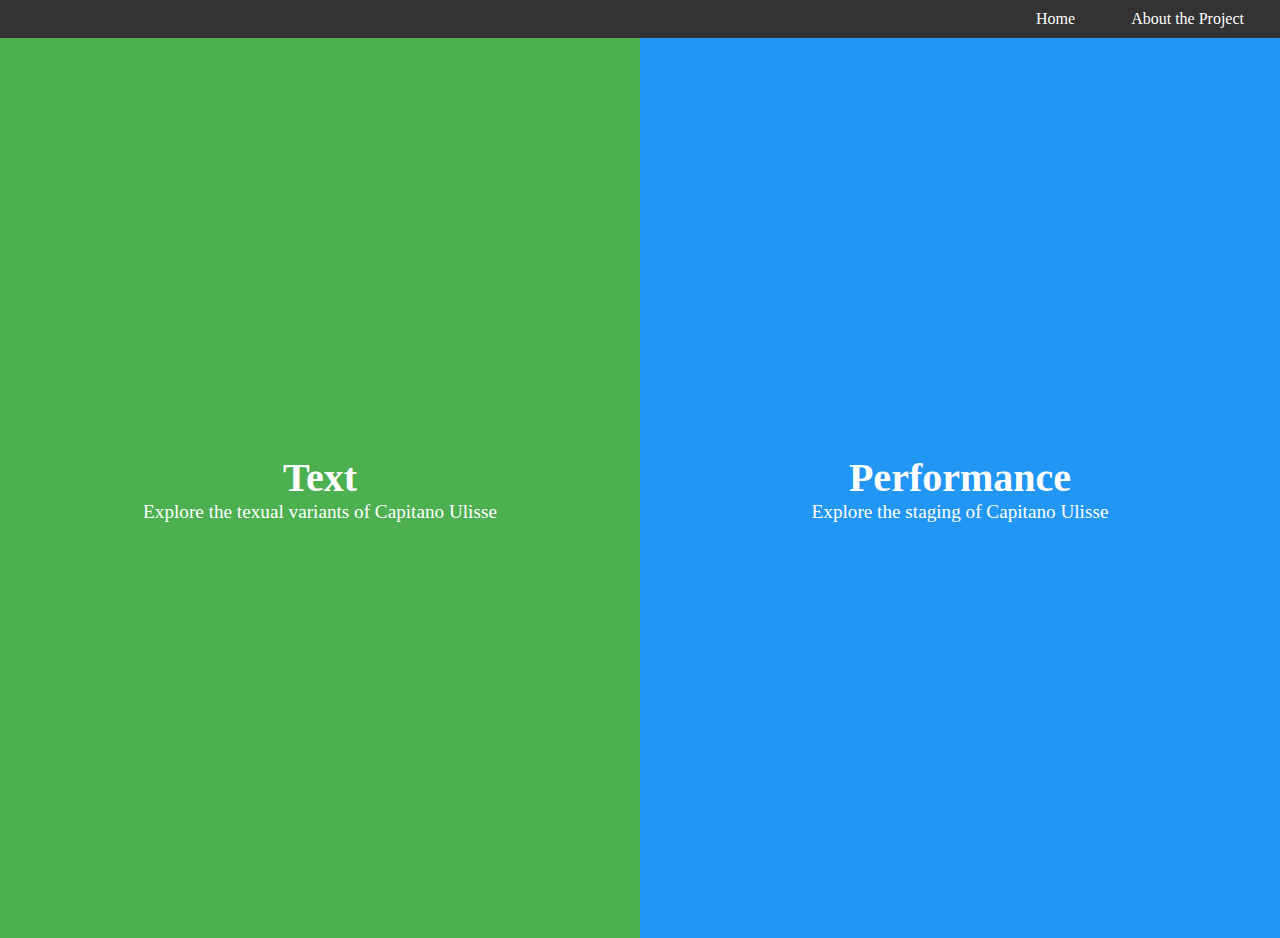
==== index.html @ 9ddba2a1 "Update index.html" ====
<!DOCTYPE html>
<html lang="it">
<head>
  <meta charset="UTF-8">
  <meta name="viewport" content="width=device-width, initial-scale=1.0">
  <title>Capitano Ulisse Digital Edition</title>
  <link rel="stylesheet" href="styles.css">
</head>
<body>
  <!-- Navbar -->
  <nav>
    <ul>
      <li><a href="#home">Home</a></li>
      <li><a href="#about">About the Project</a></li>
    </ul>
  </nav>

  <!-- Split Screen con link -->
  <section class="split-screen">
    <div class="left">
      <a href="text.html">
        <h1>Text</h1>
        <p>Explore the texual variants of Capitano Ulisse</p>
      </a>
    </div>
    <div class="right">
      <a href="performance.html">
        <h1>Performance</h1>
        <p>Explore the staging of Capitano Ulisse</p>
      </a>
    </div>
  </section>
</body>
</html>
---- styles.css ----
/* Reset basic styles */
* {
  margin: 0;
  padding: 0;
  box-sizing: border-box;
}

/* Impostazioni della Navbar */
nav {
  background-color: #333;
  padding: 10px 20px;
  text-align: right;
}

nav ul {
  list-style: none;
}

nav ul li {
  display: inline;
  margin-left: 20px;
}

nav ul li a {
  text-decoration: none;
  color: white;
  font-size: 16px;
  padding: 8px 16px;
  border-radius: 5px;
  transition: background-color 0.3s;
}

nav ul li a:hover {
  background-color: #555;
}

/* Split Screen */
.split-screen {
  display: flex;
  height: 100vh; /* Occupare l'intera altezza della finestra */
}

.split-screen .left, .split-screen .right {
  flex: 1; /* Occupa metà della larghezza ciascuno */
  padding: 20px;
  display: flex;
  justify-content: center;
  align-items: center;
  color: white;
  transition: transform 0.3s ease-in-out; /* Transizione per l'espansione */
}

.split-screen .left {
  background-color: #4CAF50; /* Colore verde */
}

.split-screen .right {
  background-color: #2196F3; /* Colore blu */
}

/* Aggiungi stile per i link dentro i blocchi */
.split-screen a {
  text-decoration: none;
  color: white;
  text-align: center;
}

.split-screen a:hover {
  opacity: 0.8; /* Riduci opacità per effetto hover */
}

/* Transizione per ingrandire i blocchi al passaggio del mouse */
.split-screen .left:hover, 
.split-screen .right:hover {
  transform: scale(1.1); /* Ingrossa il blocco del 10% */
}

/* Stile per titoli e testo nei blocchi */
h1 {
  font-size: 2.5rem;
  transition: transform 0.3s ease-in-out;
}

p {
  font-size: 1.2rem;
  transition: transform 0.3s ease-in-out;
}

/* Effetto sui testi per renderli più evidenti durante l'hover */
.split-screen .left:hover h1,
.split-screen .right:hover h1 {
  transform: translateY(-10px); /* Sposta il titolo verso l'alto */
}

.split-screen .left:hover p,
.split-screen .right:hover p {
  transform: translateY(5px); /* Sposta il paragrafo verso il basso */
}
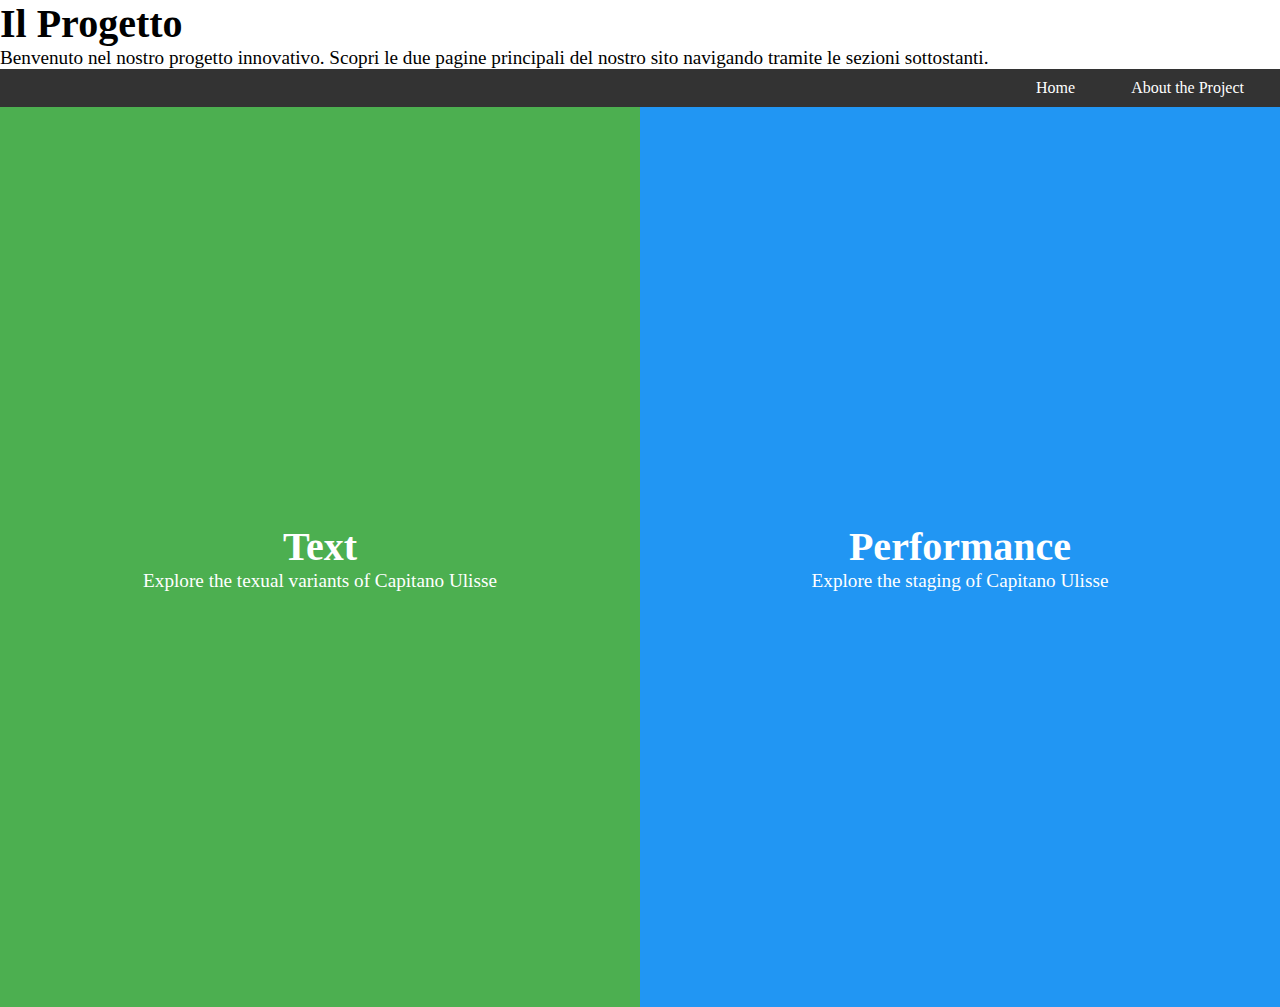
==== commit 04f25ba5: "Update index.html" ====
--- a/index.html
+++ b/index.html
@@ -7,6 +7,10 @@
   <link rel="stylesheet" href="styles.css">
 </head>
 <body>
+  <section class="intro">
+    <h1>Il Progetto</h1>
+    <p>Benvenuto nel nostro progetto innovativo. Scopri le due pagine principali del nostro sito navigando tramite le sezioni sottostanti.</p>
+  </section>
   <!-- Navbar -->
   <nav>
     <ul>
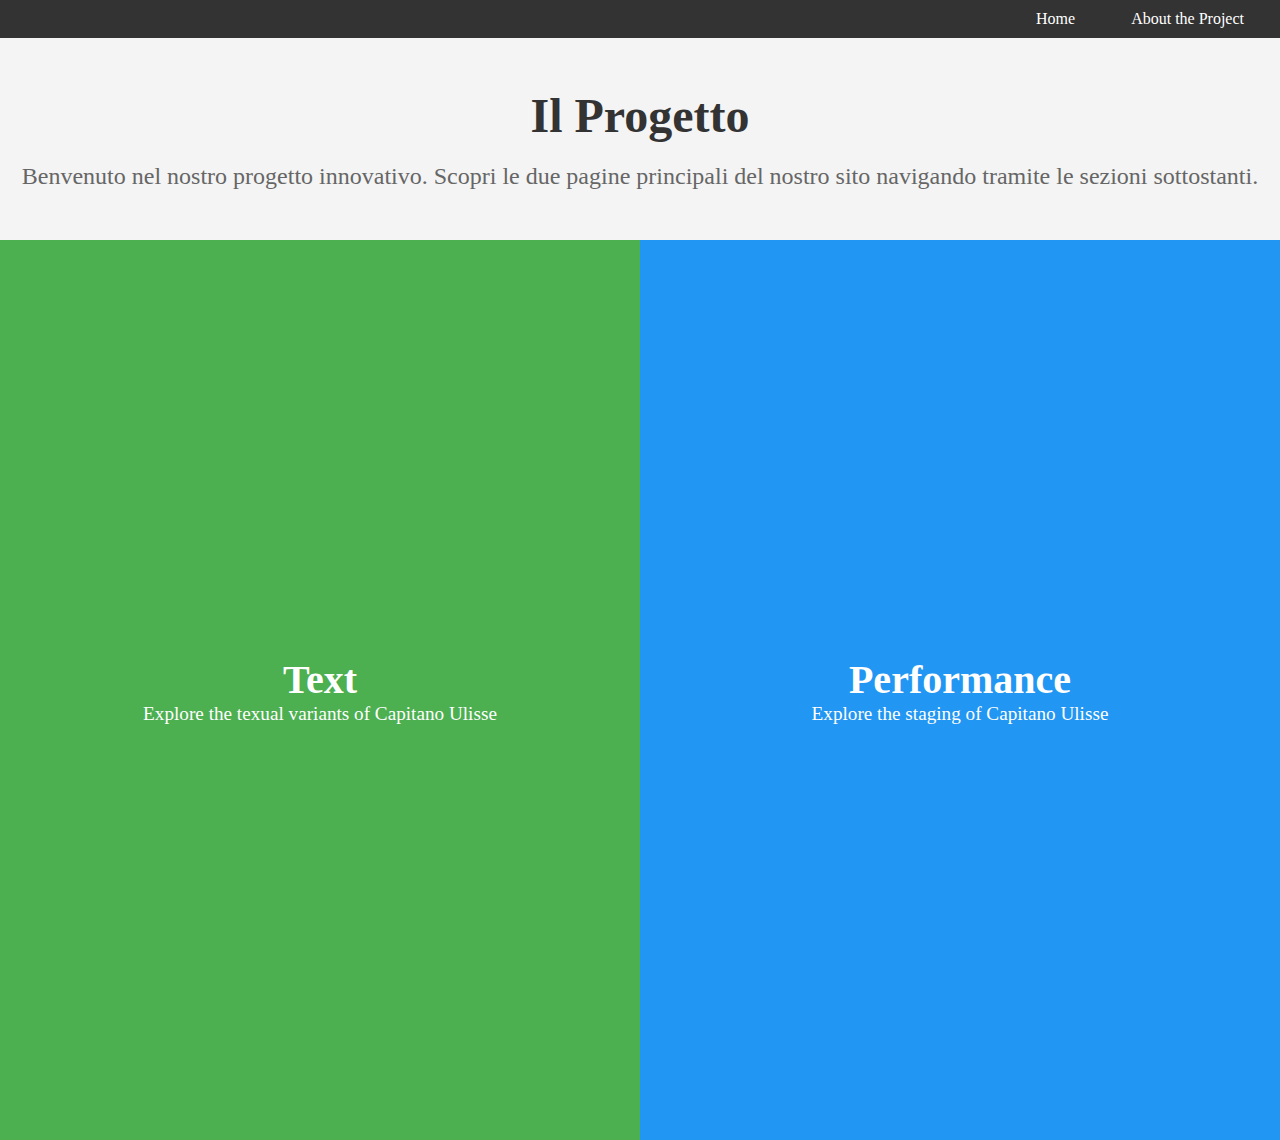
==== commit 05837892: "Update index.html" ====
--- a/index.html
+++ b/index.html
@@ -7,10 +7,6 @@
   <link rel="stylesheet" href="styles.css">
 </head>
 <body>
-  <section class="intro">
-    <h1>Il Progetto</h1>
-    <p>Benvenuto nel nostro progetto innovativo. Scopri le due pagine principali del nostro sito navigando tramite le sezioni sottostanti.</p>
-  </section>
   <!-- Navbar -->
   <nav>
     <ul>
@@ -18,7 +14,10 @@
       <li><a href="#about">About the Project</a></li>
     </ul>
   </nav>
-
+ <section class="intro">
+    <h1>Il Progetto</h1>
+    <p>Benvenuto nel nostro progetto innovativo. Scopri le due pagine principali del nostro sito navigando tramite le sezioni sottostanti.</p>
+  </section>
   <!-- Split Screen con link -->
   <section class="split-screen">
     <div class="left">
--- a/styles.css
+++ b/styles.css
@@ -32,6 +32,24 @@
 
 nav ul li a:hover {
   background-color: #555;
+}
+
+/* Sezione Introduttiva per titolo e testo */
+.intro {
+  text-align: center;
+  padding: 50px 20px;
+  background-color: #f4f4f4; /* Colore di sfondo chiaro */
+}
+
+.intro h1 {
+  font-size: 3rem;
+  color: #333;
+  margin-bottom: 20px;
+}
+
+.intro p {
+  font-size: 1.5rem;
+  color: #666;
 }
 
 /* Split Screen */
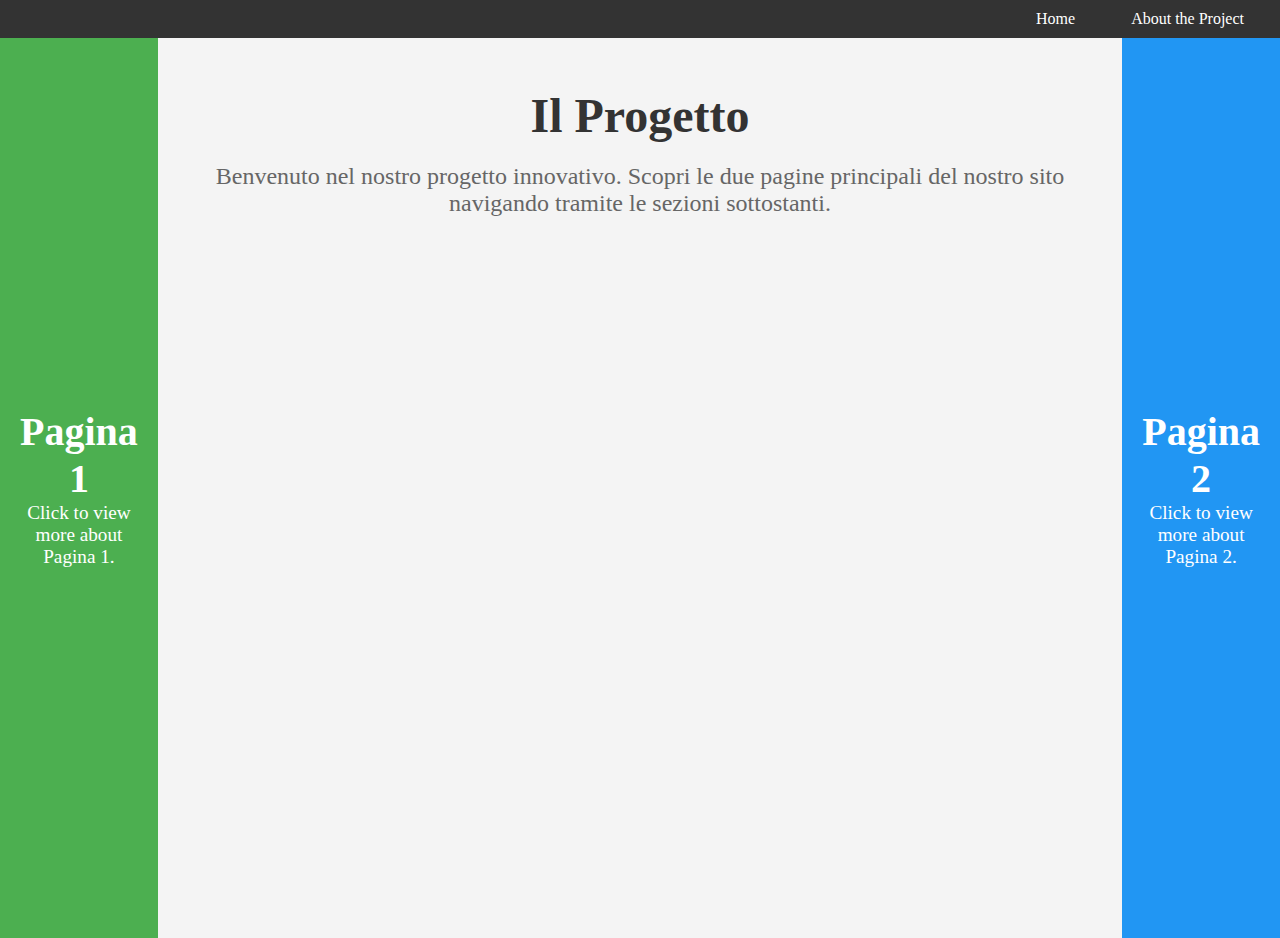
==== commit 79496a0d: "Update index.html" ====
--- a/index.html
+++ b/index.html
@@ -3,7 +3,7 @@
 <head>
   <meta charset="UTF-8">
   <meta name="viewport" content="width=device-width, initial-scale=1.0">
-  <title>Capitano Ulisse Digital Edition</title>
+  <title>Homepage</title>
   <link rel="stylesheet" href="styles.css">
 </head>
 <body>
@@ -14,24 +14,29 @@
       <li><a href="#about">About the Project</a></li>
     </ul>
   </nav>
- <section class="intro">
-    <h1>Il Progetto</h1>
-    <p>Benvenuto nel nostro progetto innovativo. Scopri le due pagine principali del nostro sito navigando tramite le sezioni sottostanti.</p>
-  </section>
+
   <!-- Split Screen con link -->
   <section class="split-screen">
     <div class="left">
-      <a href="text.html">
-        <h1>Text</h1>
-        <p>Explore the texual variants of Capitano Ulisse</p>
+      <a href="pagina1.html">
+        <h1>Pagina 1</h1>
+        <p>Click to view more about Pagina 1.</p>
       </a>
     </div>
+
+    <!-- Sezione Introduttiva per il titolo e testo tra i blocchi -->
+    <section class="intro">
+      <h1>Il Progetto</h1>
+      <p>Benvenuto nel nostro progetto innovativo. Scopri le due pagine principali del nostro sito navigando tramite le sezioni sottostanti.</p>
+    </section>
+
     <div class="right">
-      <a href="performance.html">
-        <h1>Performance</h1>
-        <p>Explore the staging of Capitano Ulisse</p>
+      <a href="pagina2.html">
+        <h1>Pagina 2</h1>
+        <p>Click to view more about Pagina 2.</p>
       </a>
     </div>
   </section>
+
 </body>
 </html>
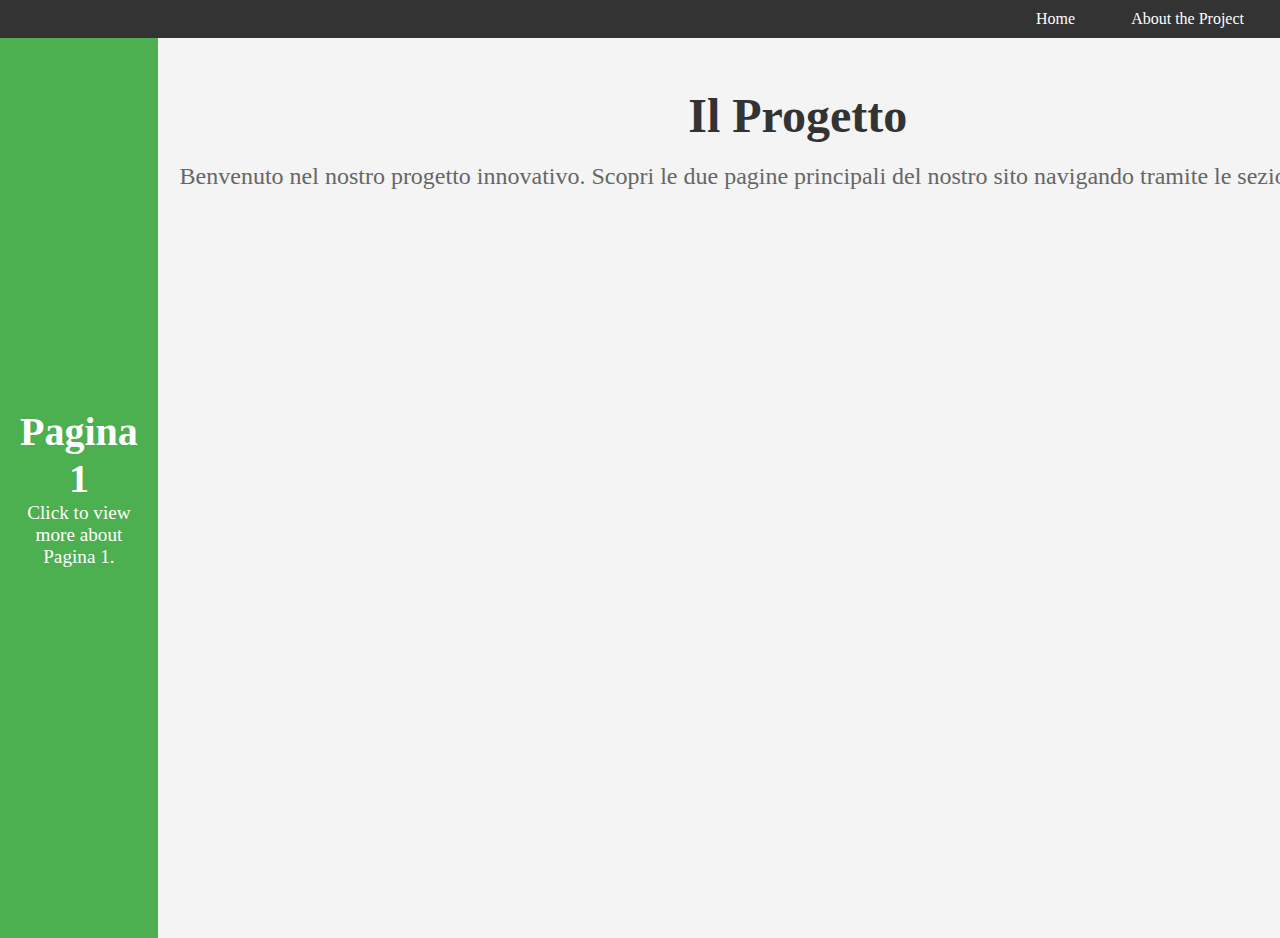
==== commit 86bff801: "Update index.html" ====
--- a/index.html
+++ b/index.html
@@ -24,7 +24,7 @@
       </a>
     </div>
 
-    <!-- Sezione Introduttiva per il titolo e testo tra i blocchi -->
+    <!-- Sezione Introduttiva più piccola centrata tra i due blocchi -->
     <section class="intro">
       <h1>Il Progetto</h1>
       <p>Benvenuto nel nostro progetto innovativo. Scopri le due pagine principali del nostro sito navigando tramite le sezioni sottostanti.</p>
--- a/styles.css
+++ b/styles.css
@@ -34,24 +34,6 @@
   background-color: #555;
 }
 
-/* Sezione Introduttiva per titolo e testo */
-.intro {
-  text-align: center;
-  padding: 50px 20px;
-  background-color: #f4f4f4; /* Colore di sfondo chiaro */
-}
-
-.intro h1 {
-  font-size: 3rem;
-  color: #333;
-  margin-bottom: 20px;
-}
-
-.intro p {
-  font-size: 1.5rem;
-  color: #666;
-}
-
 /* Split Screen */
 .split-screen {
   display: flex;
@@ -74,6 +56,25 @@
 
 .split-screen .right {
   background-color: #2196F3; /* Colore blu */
+}
+
+/* Sezione Introduttiva per il titolo e testo tra i blocchi */
+.intro {
+  flex: 0 0 100%; /* Fa sì che la sezione intro occupi tutta la larghezza */
+  background-color: #f4f4f4; /* Colore di sfondo chiaro */
+  text-align: center;
+  padding: 50px 20px;
+}
+
+.intro h1 {
+  font-size: 3rem;
+  color: #333;
+  margin-bottom: 20px;
+}
+
+.intro p {
+  font-size: 1.5rem;
+  color: #666;
 }
 
 /* Aggiungi stile per i link dentro i blocchi */
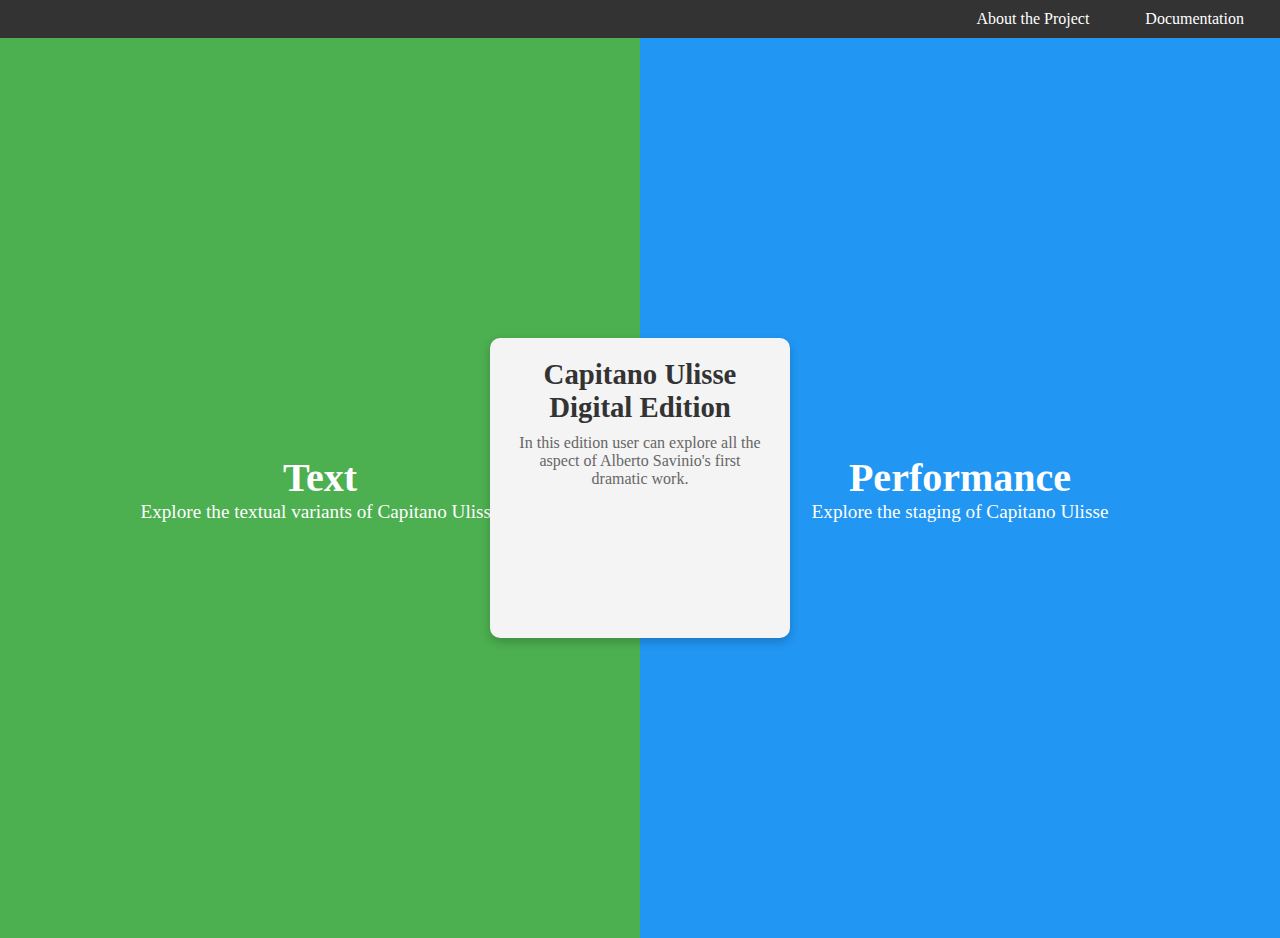
==== commit 8c425e7b: "Update index.html" ====
--- a/index.html
+++ b/index.html
@@ -10,8 +10,8 @@
   <!-- Navbar -->
   <nav>
     <ul>
-      <li><a href="#home">Home</a></li>
       <li><a href="#about">About the Project</a></li>
+      <li><a href="#documentation">Documentation</a></li>
     </ul>
   </nav>
 
@@ -19,21 +19,21 @@
   <section class="split-screen">
     <div class="left">
       <a href="pagina1.html">
-        <h1>Pagina 1</h1>
-        <p>Click to view more about Pagina 1.</p>
+        <h1>Text</h1>
+        <p>Explore the textual variants of Capitano Ulisse</p>
       </a>
     </div>
 
     <!-- Sezione Introduttiva più piccola centrata tra i due blocchi -->
     <section class="intro">
-      <h1>Il Progetto</h1>
-      <p>Benvenuto nel nostro progetto innovativo. Scopri le due pagine principali del nostro sito navigando tramite le sezioni sottostanti.</p>
+      <h1>Capitano Ulisse Digital Edition</h1>
+      <p>In this edition user can explore all the aspect of Alberto Savinio's first dramatic work.</p>
     </section>
 
     <div class="right">
       <a href="pagina2.html">
-        <h1>Pagina 2</h1>
-        <p>Click to view more about Pagina 2.</p>
+        <h1>Performance</h1>
+          <p>Explore the staging of Capitano Ulisse</p>
       </a>
     </div>
   </section>
--- a/styles.css
+++ b/styles.css
@@ -38,6 +38,7 @@
 .split-screen {
   display: flex;
   height: 100vh; /* Occupare l'intera altezza della finestra */
+  position: relative; /* Necessario per il posizionamento della sezione introduttiva */
 }
 
 .split-screen .left, .split-screen .right {
@@ -58,22 +59,29 @@
   background-color: #2196F3; /* Colore blu */
 }
 
-/* Sezione Introduttiva per il titolo e testo tra i blocchi */
+/* Sezione Introduttiva più piccola centrata tra i blocchi */
 .intro {
-  flex: 0 0 100%; /* Fa sì che la sezione intro occupi tutta la larghezza */
+  width: 300px; /* Imposta una larghezza fissa per il quadrato */
+  height: 300px; /* Imposta un'altezza uguale per creare un quadrato */
   background-color: #f4f4f4; /* Colore di sfondo chiaro */
+  position: absolute; /* Posiziona la sezione in modo assoluto */
+  top: 50%; /* Centra la sezione verticalmente */
+  left: 50%; /* Centra la sezione orizzontalmente */
+  transform: translate(-50%, -50%); /* Usato per centrare perfettamente */
   text-align: center;
-  padding: 50px 20px;
+  padding: 20px;
+  border-radius: 10px; /* Rende gli angoli arrotondati */
+  box-shadow: 0 4px 10px rgba(0, 0, 0, 0.2); /* Aggiungi ombra per dare risalto */
 }
 
 .intro h1 {
-  font-size: 3rem;
+  font-size: 1.8rem;
   color: #333;
-  margin-bottom: 20px;
+  margin-bottom: 10px;
 }
 
 .intro p {
-  font-size: 1.5rem;
+  font-size: 1rem;
   color: #666;
 }
 
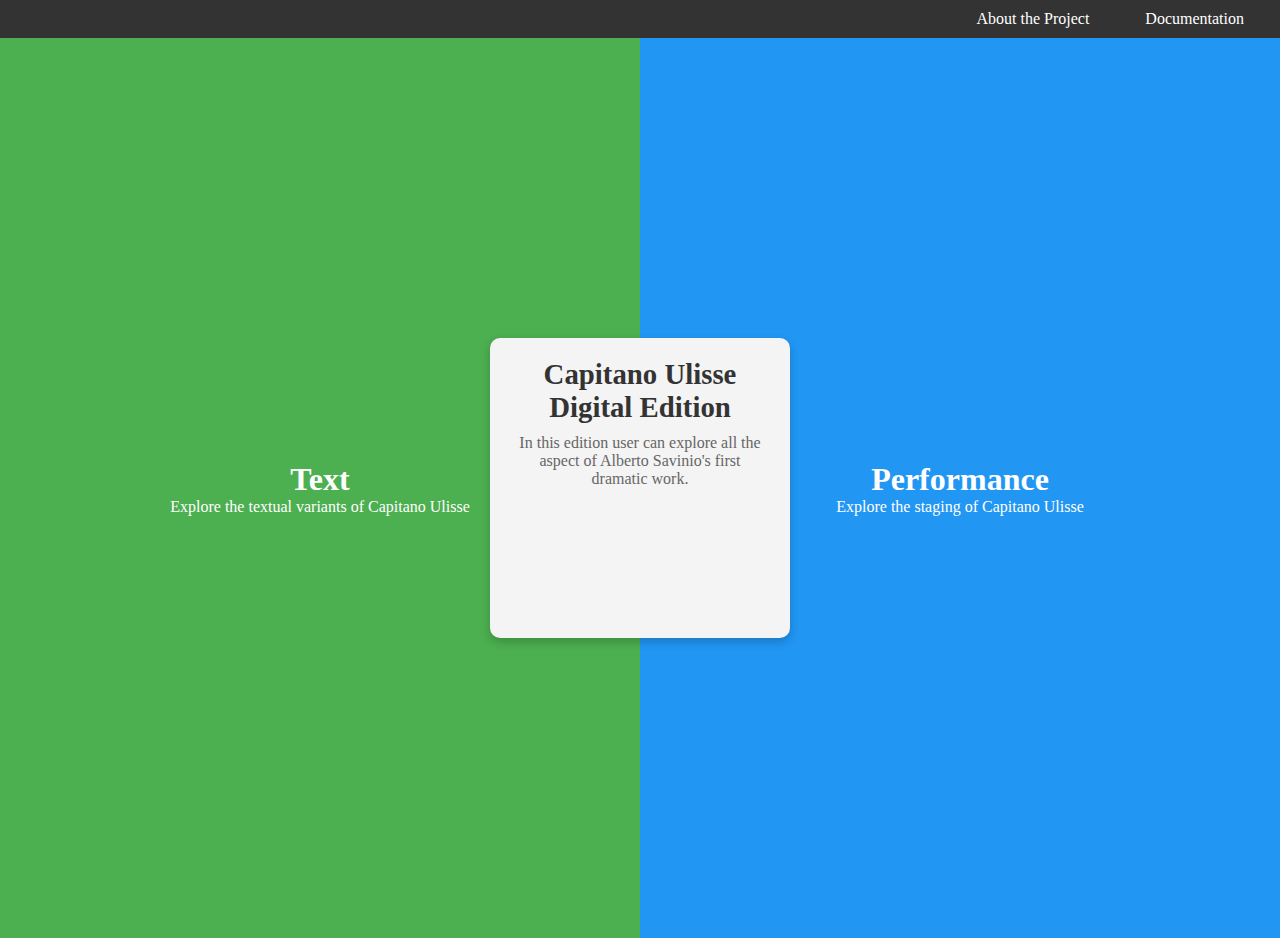
==== commit 05a3bfa6: "Update index.html" ====
--- a/index.html
+++ b/index.html
@@ -18,7 +18,7 @@
   <!-- Split Screen con link -->
   <section class="split-screen">
     <div class="left">
-      <a href="pagina1.html">
+      <a href="text.html">
         <h1>Text</h1>
         <p>Explore the textual variants of Capitano Ulisse</p>
       </a>
@@ -31,7 +31,7 @@
     </section>
 
     <div class="right">
-      <a href="pagina2.html">
+      <a href="performance.html">
         <h1>Performance</h1>
           <p>Explore the staging of Capitano Ulisse</p>
       </a>
--- a/styles.css
+++ b/styles.css
@@ -27,7 +27,6 @@
   font-size: 16px;
   padding: 8px 16px;
   border-radius: 5px;
-  transition: background-color 0.3s;
 }
 
 nav ul li a:hover {
@@ -41,6 +40,7 @@
   position: relative; /* Necessario per il posizionamento della sezione introduttiva */
 }
 
+/* Impostazioni generali per i blocchi laterali */
 .split-screen .left, .split-screen .right {
   flex: 1; /* Occupa metà della larghezza ciascuno */
   padding: 20px;
@@ -48,7 +48,9 @@
   justify-content: center;
   align-items: center;
   color: white;
-  transition: transform 0.3s ease-in-out; /* Transizione per l'espansione */
+  position: relative; /* Imposta posizione relativa per gestire z-index */
+  background-color: #4CAF50; /* Colore verde per sinistra e blu per destra */
+  z-index: 1; /* Mantieni un z-index inferiore rispetto alla sezione centrale */
 }
 
 .split-screen .left {
@@ -59,19 +61,20 @@
   background-color: #2196F3; /* Colore blu */
 }
 
-/* Sezione Introduttiva più piccola centrata tra i blocchi */
+/* Sezione Introduttiva */
 .intro {
-  width: 300px; /* Imposta una larghezza fissa per il quadrato */
-  height: 300px; /* Imposta un'altezza uguale per creare un quadrato */
-  background-color: #f4f4f4; /* Colore di sfondo chiaro */
-  position: absolute; /* Posiziona la sezione in modo assoluto */
-  top: 50%; /* Centra la sezione verticalmente */
-  left: 50%; /* Centra la sezione orizzontalmente */
-  transform: translate(-50%, -50%); /* Usato per centrare perfettamente */
+  width: 300px;
+  height: 300px;
+  background-color: #f4f4f4; 
+  position: absolute; 
+  top: 50%; 
+  left: 50%; 
+  transform: translate(-50%, -50%); 
   text-align: center;
   padding: 20px;
-  border-radius: 10px; /* Rende gli angoli arrotondati */
-  box-shadow: 0 4px 10px rgba(0, 0, 0, 0.2); /* Aggiungi ombra per dare risalto */
+  border-radius: 10px; 
+  box-shadow: 0 4px 10px rgba(0, 0, 0, 0.2); 
+  z-index: 2; /* Il più alto, per garantirne la visibilità sopra i blocchi laterali */
 }
 
 .intro h1 {
@@ -93,33 +96,12 @@
 }
 
 .split-screen a:hover {
-  opacity: 0.8; /* Riduci opacità per effetto hover */
+  opacity: 0.8;
 }
 
-/* Transizione per ingrandire i blocchi al passaggio del mouse */
-.split-screen .left:hover, 
+/* Rimuovi trasformazioni e transizioni */
+.split-screen .left:hover,
 .split-screen .right:hover {
-  transform: scale(1.1); /* Ingrossa il blocco del 10% */
+  z-index: 1; /* Assicura che il blocco centrale rimanga sempre sopra */
+  transform: none; /* Nessuna trasformazione */
 }
-
-/* Stile per titoli e testo nei blocchi */
-h1 {
-  font-size: 2.5rem;
-  transition: transform 0.3s ease-in-out;
-}
-
-p {
-  font-size: 1.2rem;
-  transition: transform 0.3s ease-in-out;
-}
-
-/* Effetto sui testi per renderli più evidenti durante l'hover */
-.split-screen .left:hover h1,
-.split-screen .right:hover h1 {
-  transform: translateY(-10px); /* Sposta il titolo verso l'alto */
-}
-
-.split-screen .left:hover p,
-.split-screen .right:hover p {
-  transform: translateY(5px); /* Sposta il paragrafo verso il basso */
-}
